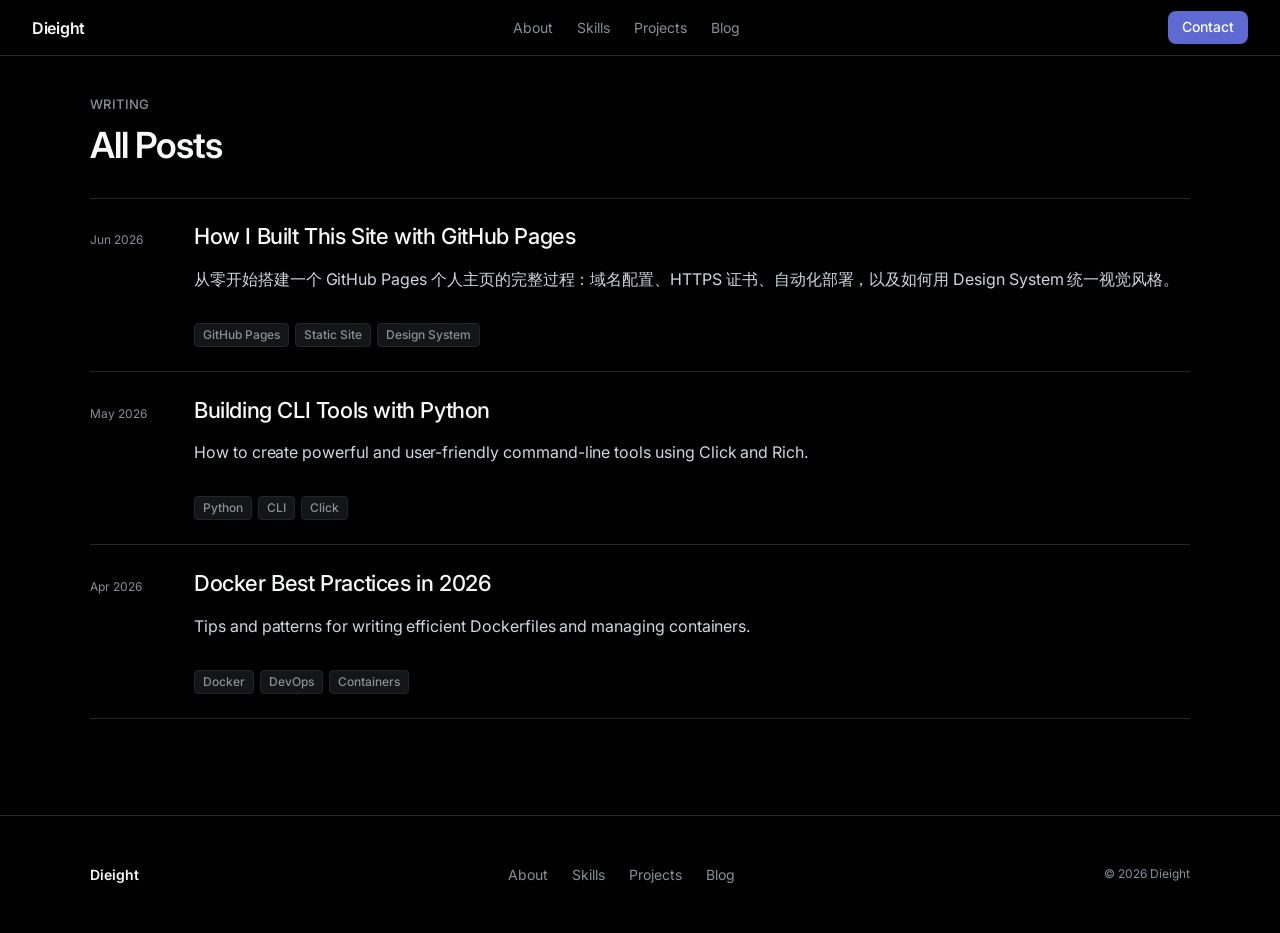
==== blog/index.html @ 37c81085 "Add blog section with sample post" ====
<!DOCTYPE html>
<html lang="zh-CN">
<head>
  <meta charset="UTF-8">
  <meta name="viewport" content="width=device-width, initial-scale=1.0">
  <title>Blog · Dieight</title>
  <link rel="stylesheet" href="../style.css">
  <link rel="preconnect" href="https://fonts.googleapis.com">
  <link href="https://fonts.googleapis.com/css2?family=Inter:wght@400;500;600&display=swap" rel="stylesheet">
</head>
<body>

  <nav class="top-nav">
    <a href="/" class="nav-brand">Dieight</a>
    <ul class="nav-links">
      <li><a href="/#about">About</a></li>
      <li><a href="/#skills">Skills</a></li>
      <li><a href="/#projects">Projects</a></li>
      <li><a href="/blog/">Blog</a></li>
    </ul>
    <a href="/#contact" class="button-primary">Contact</a>
  </nav>

  <section class="section">
    <div class="section-inner">
      <span class="eyebrow">Writing</span>
      <h1 class="display-lg">All Posts</h1>

      <div class="blog-list">
        <article class="blog-row">
          <span class="caption blog-date">Jun 2026</span>
          <div class="blog-row-content">
            <h2 class="card-title"><a href="building-github-pages.html" class="link">How I Built This Site with GitHub Pages</a></h2>
            <p class="body">从零开始搭建一个 GitHub Pages 个人主页的完整过程：域名配置、HTTPS 证书、自动化部署，以及如何用 Design System 统一视觉风格。</p>
            <div class="tags"><span>GitHub Pages</span><span>Static Site</span><span>Design System</span></div>
          </div>
        </article>

        <article class="blog-row">
          <span class="caption blog-date">May 2026</span>
          <div class="blog-row-content">
            <h2 class="card-title"><a href="#" class="link">Building CLI Tools with Python</a></h2>
            <p class="body">How to create powerful and user-friendly command-line tools using Click and Rich.</p>
            <div class="tags"><span>Python</span><span>CLI</span><span>Click</span></div>
          </div>
        </article>

        <article class="blog-row">
          <span class="caption blog-date">Apr 2026</span>
          <div class="blog-row-content">
            <h2 class="card-title"><a href="#" class="link">Docker Best Practices in 2026</a></h2>
            <p class="body">Tips and patterns for writing efficient Dockerfiles and managing containers.</p>
            <div class="tags"><span>Docker</span><span>DevOps</span><span>Containers</span></div>
          </div>
        </article>
    </div>
  </section>

  <footer class="footer">
    <div class="footer-inner">
      <a href="/" class="footer-brand">Dieight</a>
      <nav>
        <a href="/#about">About</a>
        <a href="/#skills">Skills</a>
        <a href="/#projects">Projects</a>
        <a href="/blog/">Blog</a>
      </nav>
      <span class="caption">&copy; 2026 Dieight</span>
    </div>
  </footer>
</body>
</html>
---- style.css ----
/* ===== Linear Design System ===== */
*,
*::before,
*::after {
  margin: 0;
  padding: 0;
  box-sizing: border-box;
}

:root {
  /* Surfaces */
  --canvas: #010102;
  --surface-1: #0f1011;
  --surface-2: #141516;

  /* Text */
  --ink: #f7f8f8;
  --ink-muted: #d0d6e0;
  --ink-subtle: #8a8f98;

  /* Brand */
  --primary: #5e6ad2;
  --primary-hover: #828fff;

  /* Borders */
  --hairline: #23252a;

  /* Shapes */
  --rounded-md: 8px;
  --rounded-lg: 12px;

  /* Spacing */
  --space-md: 16px;
  --space-lg: 24px;
  --space-xl: 32px;
  --space-xxl: 48px;
  --space-section: 96px;
}

html {
  scroll-behavior: smooth;
}

body {
  font-family: "Inter", -apple-system, system-ui, "Segoe UI", Roboto, sans-serif;
  background: var(--canvas);
  color: var(--ink);
  line-height: 1.5;
  -webkit-font-smoothing: antialiased;
  -moz-osx-font-smoothing: grayscale;
}

a {
  color: inherit;
  text-decoration: none;
}

img {
  max-width: 100%;
  display: block;
}

/* ===== Typography ===== */
.display-xl {
  font-size: 56px;
  font-weight: 600;
  line-height: 1.1;
  letter-spacing: -1.8px;
  color: var(--ink);
}

.display-lg {
  font-size: 36px;
  font-weight: 600;
  line-height: 1.15;
  letter-spacing: -1.0px;
}

.card-title {
  font-size: 22px;
  font-weight: 500;
  line-height: 1.25;
  letter-spacing: -0.4px;
  color: var(--ink);
}

.subhead {
  font-size: 20px;
  font-weight: 400;
  line-height: 1.4;
  letter-spacing: -0.2px;
  color: var(--ink-muted);
}

.body-lg {
  font-size: 18px;
  font-weight: 400;
  line-height: 1.5;
  letter-spacing: -0.1px;
  color: var(--ink-muted);
}

.body {
  font-size: 16px;
  font-weight: 400;
  line-height: 1.5;
  letter-spacing: -0.05px;
  color: var(--ink-muted);
}

.body-sm {
  font-size: 14px;
  font-weight: 400;
  line-height: 1.5;
}

.caption {
  font-size: 12px;
  font-weight: 400;
  line-height: 1.4;
  color: var(--ink-subtle);
}

.eyebrow {
  font-size: 13px;
  font-weight: 500;
  line-height: 1.3;
  letter-spacing: 0.4px;
  text-transform: uppercase;
  color: var(--ink-subtle);
  display: block;
  margin-bottom: 12px;
}

/* ===== Buttons ===== */
.button-primary {
  display: inline-flex;
  align-items: center;
  gap: 6px;
  background: var(--primary);
  color: #ffffff;
  font-size: 14px;
  font-weight: 500;
  line-height: 1.2;
  padding: 8px 14px;
  border-radius: var(--rounded-md);
  transition: background 0.15s ease;
  cursor: pointer;
  border: none;
  white-space: nowrap;
}

.button-primary:hover {
  background: var(--primary-hover);
}

.button-secondary {
  display: inline-flex;
  align-items: center;
  gap: 6px;
  background: var(--surface-1);
  color: var(--ink);
  font-size: 14px;
  font-weight: 500;
  line-height: 1.2;
  padding: 8px 14px;
  border-radius: var(--rounded-md);
  border: 1px solid var(--hairline);
  transition: border-color 0.15s ease, background 0.15s ease;
  cursor: pointer;
  white-space: nowrap;
}

.button-secondary:hover {
  border-color: var(--primary);
  background: var(--surface-2);
}

/* ===== Top Nav ===== */
.top-nav {
  position: fixed;
  top: 0;
  left: 0;
  right: 0;
  z-index: 100;
  display: flex;
  align-items: center;
  justify-content: space-between;
  height: 56px;
  padding: 0 var(--space-xl);
  background: var(--canvas);
  border-bottom: 1px solid var(--hairline);
}

.nav-brand {
  font-size: 16px;
  font-weight: 600;
  color: var(--ink);
  letter-spacing: -0.3px;
}

.nav-links {
  display: flex;
  gap: var(--space-lg);
  list-style: none;
  font-size: 14px;
  font-weight: 400;
  color: var(--ink-subtle);
}

.nav-links a {
  color: var(--ink-subtle);
  transition: color 0.15s ease;
}

.nav-links a:hover {
  color: var(--ink);
}

/* ===== Hero ===== */
.hero {
  padding: calc(56px + var(--space-section)) var(--space-xl) var(--space-section);
  display: flex;
  justify-content: center;
}

.hero-inner {
  max-width: 720px;
  text-align: center;
  display: flex;
  flex-direction: column;
  align-items: center;
  gap: var(--space-lg);
}

.avatar {
  width: 80px;
  height: 80px;
  border-radius: 50%;
  border: 2px solid var(--hairline);
}

.hero-text {
  display: flex;
  flex-direction: column;
  gap: var(--space-md);
}

.cursor {
  animation: blink 1s step-end infinite;
  color: var(--primary);
  font-weight: 400;
}

@keyframes blink {
  0%, 100% { opacity: 1; }
  50% { opacity: 0; }
}

.hero-actions {
  display: flex;
  gap: 12px;
  justify-content: center;
  flex-wrap: wrap;
}

/* ===== Sections ===== */
.section {
  padding: var(--space-section) var(--space-xl);
  display: flex;
  justify-content: center;
}

.section-inner {
  max-width: 1100px;
  width: 100%;
}

.display-lg {
  margin-bottom: var(--space-xl);
}

/* ===== Card Grid ===== */
.card-grid {
  display: grid;
  grid-template-columns: repeat(auto-fill, minmax(320px, 1fr));
  gap: var(--space-md);
}

/* ===== Feature Card ===== */
.feature-card {
  background: var(--surface-1);
  border: 1px solid var(--hairline);
  border-radius: var(--rounded-lg);
  padding: var(--space-lg);
  transition: border-color 0.15s ease;
}

.feature-card:hover {
  border-color: var(--hairline);
}

/* ===== Project Card ===== */
.project-card-header {
  display: flex;
  justify-content: space-between;
  align-items: center;
  margin-bottom: var(--space-md);
}

.project-link {
  color: var(--ink-subtle);
  transition: color 0.15s ease;
}

.project-link:hover {
  color: var(--primary);
}

/* ===== Tags ===== */
.tags {
  display: flex;
  gap: 6px;
  flex-wrap: wrap;
  margin-top: var(--space-md);
}

.tags span {
  font-size: 12px;
  font-weight: 500;
  color: var(--ink-subtle);
  background: var(--surface-2);
  padding: 2px 8px;
  border-radius: 4px;
  border: 1px solid var(--hairline);
}

/* ===== Links ===== */
.link {
  color: var(--ink);
  transition: color 0.15s ease;
}

.link:hover {
  color: var(--primary);
}

/* ===== Section CTA ===== */
.section-cta {
  margin-top: var(--space-xl);
  text-align: center;
}

/* ===== Contact ===== */
.contact-desc {
  margin-bottom: var(--space-lg);
  max-width: 500px;
}

/* ===== Footer ===== */
.footer {
  border-top: 1px solid var(--hairline);
  padding: var(--space-xxl) var(--space-xl);
  display: flex;
  justify-content: center;
}

.footer-inner {
  max-width: 1100px;
  width: 100%;
  display: flex;
  justify-content: space-between;
  align-items: center;
}

.footer-brand {
  font-size: 14px;
  font-weight: 600;
  color: var(--ink);
}

.footer-inner nav {
  display: flex;
  gap: var(--space-lg);
}

.footer-inner nav a {
  font-size: 14px;
  color: var(--ink-subtle);
  transition: color 0.15s ease;
}

.footer-inner nav a:hover {
  color: var(--ink);
}

/* ===== Blog List ===== */
.blog-list {
  display: flex;
  flex-direction: column;
  gap: 1px;
  border-top: 1px solid var(--hairline);
}

.blog-row {
  display: flex;
  gap: var(--space-lg);
  padding: var(--space-lg) 0;
  border-bottom: 1px solid var(--hairline);
  align-items: baseline;
}

.blog-date {
  flex-shrink: 0;
  width: 80px;
}

.blog-row-content {
  flex: 1;
  display: flex;
  flex-direction: column;
  gap: var(--space-md);
}

/* ===== Blog Post ===== */
.post {
  padding: calc(56px + var(--space-section)) var(--space-xl) var(--space-section);
  display: flex;
  flex-direction: column;
  align-items: center;
}

.post-header {
  max-width: 720px;
  width: 100%;
  margin-bottom: var(--space-xxl);
  display: flex;
  flex-direction: column;
  gap: var(--space-md);
}

.back-link {
  font-size: 14px;
  color: var(--ink-subtle);
  transition: color 0.15s ease;
}

.back-link:hover {
  color: var(--primary);
}

.display-md {
  font-size: 36px;
  font-weight: 600;
  line-height: 1.15;
  letter-spacing: -0.6px;
  color: var(--ink);
}

.post-body {
  max-width: 720px;
  width: 100%;
}

.post-section {
  margin-bottom: var(--space-xl);
}

.post-h2 {
  font-size: 22px;
  font-weight: 600;
  line-height: 1.3;
  letter-spacing: -0.3px;
  color: var(--ink);
  margin-bottom: var(--space-md);
  padding-bottom: var(--space-sm);
  border-bottom: 1px solid var(--hairline);
}

.post-body p {
  font-size: 16px;
  font-weight: 400;
  line-height: 1.75;
  letter-spacing: -0.05px;
  color: var(--ink-muted);
  margin-bottom: var(--space-md);
}

.post-body strong {
  color: var(--ink);
  font-weight: 600;
}

.post-body ul,
.post-body ol {
  margin: var(--space-md) 0 var(--space-md) var(--space-lg);
  color: var(--ink-muted);
  font-size: 16px;
  line-height: 1.75;
}

.post-body li {
  margin-bottom: var(--space-sm);
}

.post-body code {
  font-family: "SF Mono", "Menlo", "Monaco", "Consolas", monospace;
  font-size: 13px;
  background: var(--surface-1);
  padding: 2px 6px;
  border-radius: 4px;
  color: var(--primary);
  border: 1px solid var(--hairline);
}

.code-block {
  background: var(--surface-1);
  border: 1px solid var(--hairline);
  border-radius: var(--rounded-lg);
  padding: var(--space-lg);
  margin: var(--space-md) 0 var(--space-lg);
  overflow-x: auto;
}

.code-block pre {
  margin: 0;
}

.code-block code {
  font-family: "SF Mono", "Menlo", "Monaco", "Consolas", monospace;
  font-size: 13px;
  line-height: 1.6;
  background: none;
  padding: 0;
  border: none;
  border-radius: 0;
  color: var(--ink-muted);
}

.code-keyword   { color: var(--primary); }
.code-string    { color: #27a644; }
.code-comment   { color: var(--ink-subtle); font-style: italic; }
.code-attr      { color: var(--ink); }

/* ===== Responsive ===== */
@media (max-width: 768px) {
  .display-xl {
    font-size: 36px;
    letter-spacing: -1.0px;
  }

  .display-lg {
    font-size: 28px;
    letter-spacing: -0.6px;
  }

  .nav-links {
    display: none;
  }

  .section {
    padding: var(--space-xxl) var(--space-md);
  }

  .hero {
    padding: calc(56px + var(--space-xxl)) var(--space-md) var(--space-xxl);
  }

  .card-grid {
    grid-template-columns: 1fr;
  }

  .footer-inner {
    flex-direction: column;
    gap: var(--space-md);
  }

  .hero-actions {
    flex-direction: column;
    align-items: center;
  }
}
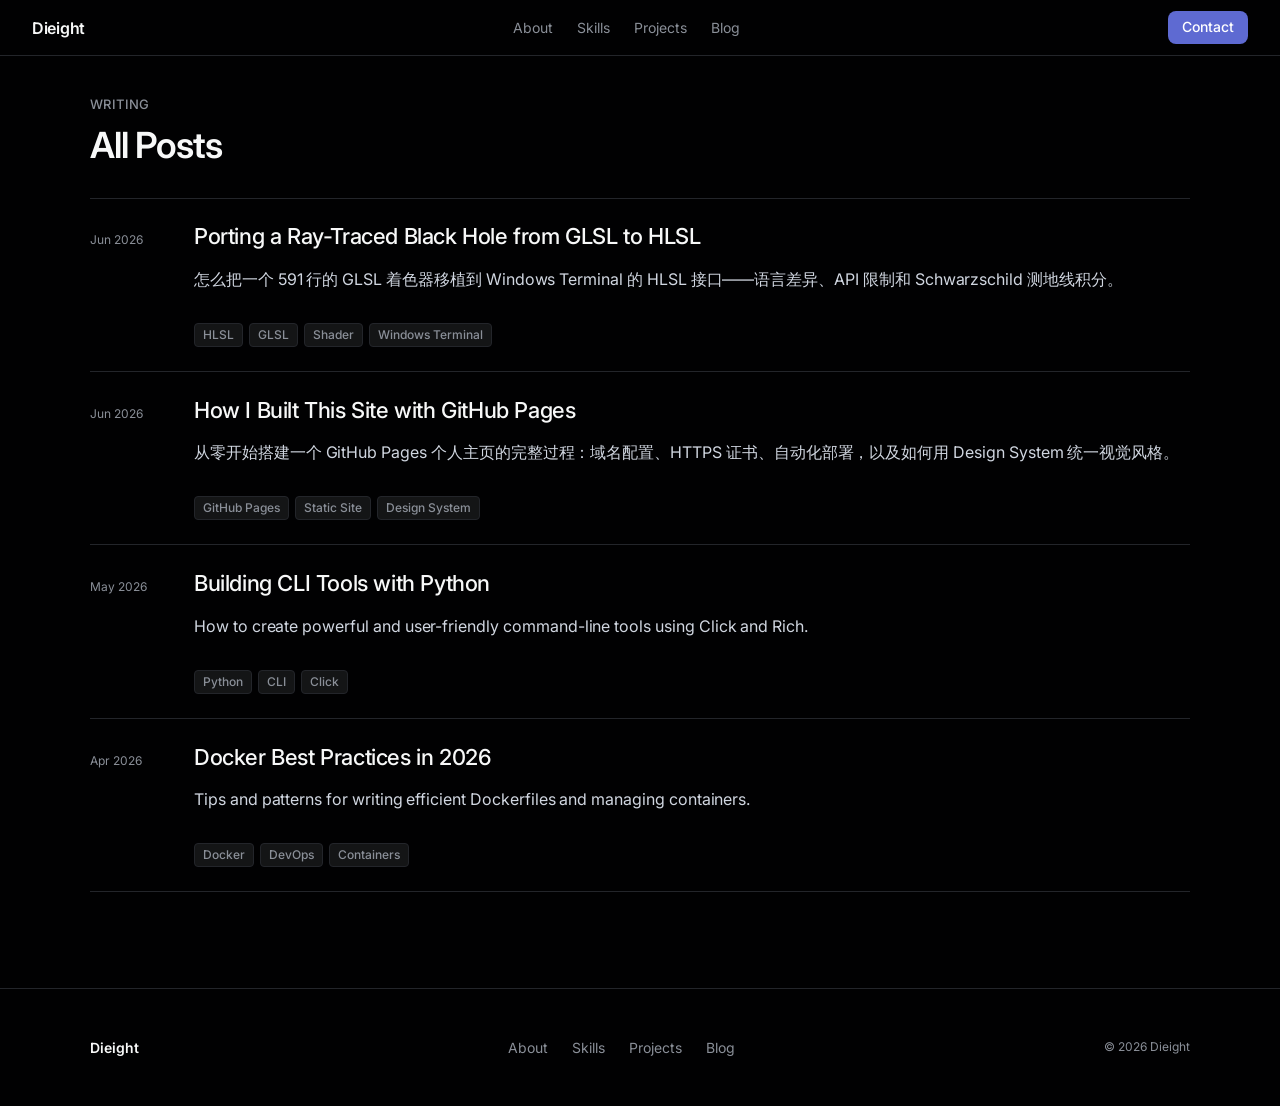
==== commit 3838e04c: "Add ghostty-blackhole project and GLSL-to-HLSL porting blog post" ====
--- a/blog/index.html
+++ b/blog/index.html
@@ -27,6 +27,15 @@
       <h1 class="display-lg">All Posts</h1>
 
       <div class="blog-list">
+        <article class="blog-row">
+          <span class="caption blog-date">Jun 2026</span>
+          <div class="blog-row-content">
+            <h2 class="card-title"><a href="porting-glsl-to-hlsl.html" class="link">Porting a Ray-Traced Black Hole from GLSL to HLSL</a></h2>
+            <p class="body">怎么把一个 591 行的 GLSL 着色器移植到 Windows Terminal 的 HLSL 接口——语言差异、API 限制和 Schwarzschild 测地线积分。</p>
+            <div class="tags"><span>HLSL</span><span>GLSL</span><span>Shader</span><span>Windows Terminal</span></div>
+          </div>
+        </article>
+
         <article class="blog-row">
           <span class="caption blog-date">Jun 2026</span>
           <div class="blog-row-content">
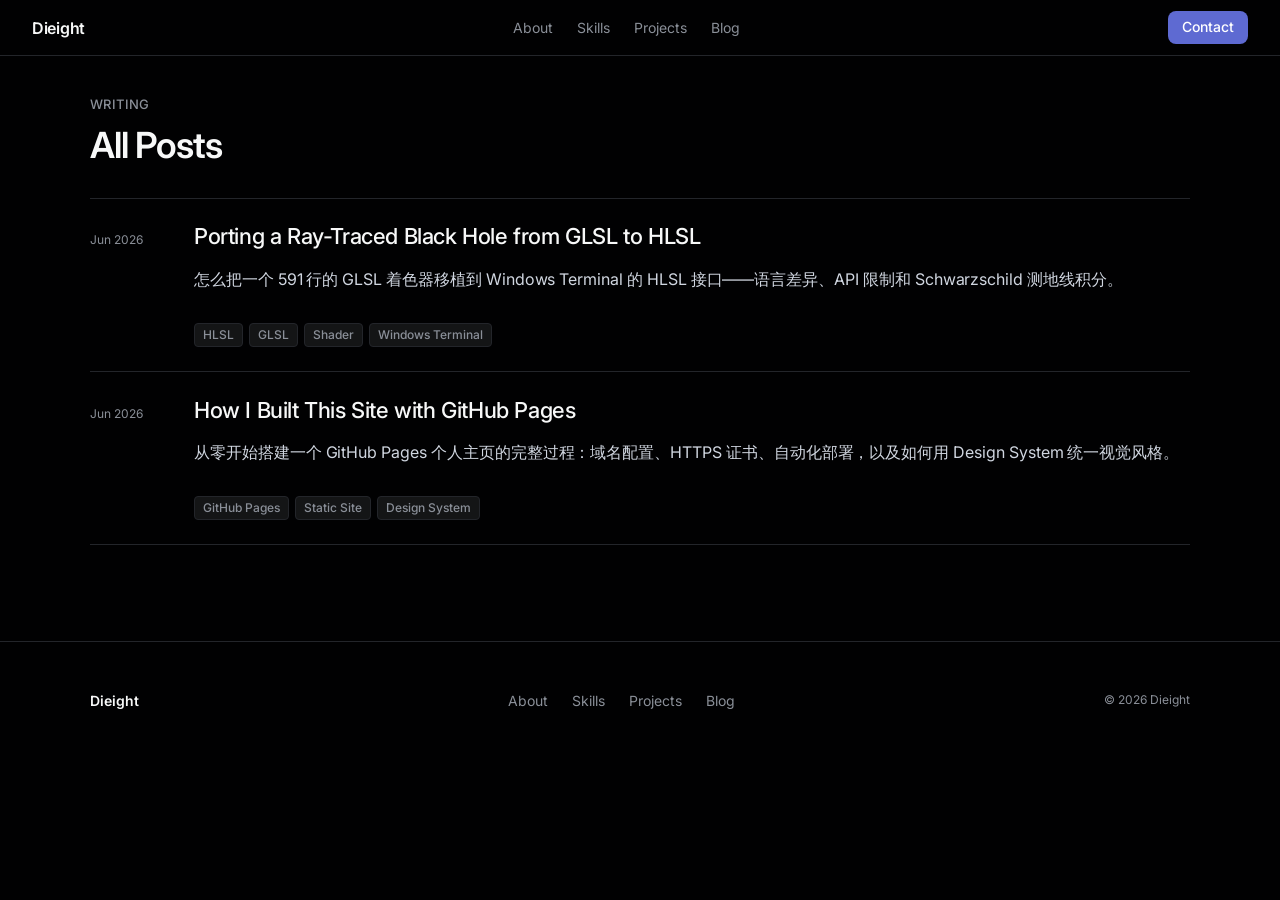
==== commit 47afe7e3: "Optimize homepage: real skills, SEO, favicon, badges, fix placeholders" ====
--- a/blog/index.html
+++ b/blog/index.html
@@ -4,6 +4,11 @@
   <meta charset="UTF-8">
   <meta name="viewport" content="width=device-width, initial-scale=1.0">
   <title>Blog · Dieight</title>
+  <meta name="description" content="Technical writing by Dieight — shaders, rendering, GitHub Pages, and software engineering.">
+  <meta property="og:title" content="Blog · Dieight">
+  <meta property="og:type" content="website">
+  <meta property="og:url" content="https://dieight.github.io/blog/">
+  <link rel="icon" type="image/svg+xml" href="../favicon.svg">
   <link rel="stylesheet" href="../style.css">
   <link rel="preconnect" href="https://fonts.googleapis.com">
   <link href="https://fonts.googleapis.com/css2?family=Inter:wght@400;500;600&display=swap" rel="stylesheet">
@@ -44,24 +49,6 @@
             <div class="tags"><span>GitHub Pages</span><span>Static Site</span><span>Design System</span></div>
           </div>
         </article>
-
-        <article class="blog-row">
-          <span class="caption blog-date">May 2026</span>
-          <div class="blog-row-content">
-            <h2 class="card-title"><a href="#" class="link">Building CLI Tools with Python</a></h2>
-            <p class="body">How to create powerful and user-friendly command-line tools using Click and Rich.</p>
-            <div class="tags"><span>Python</span><span>CLI</span><span>Click</span></div>
-          </div>
-        </article>
-
-        <article class="blog-row">
-          <span class="caption blog-date">Apr 2026</span>
-          <div class="blog-row-content">
-            <h2 class="card-title"><a href="#" class="link">Docker Best Practices in 2026</a></h2>
-            <p class="body">Tips and patterns for writing efficient Dockerfiles and managing containers.</p>
-            <div class="tags"><span>Docker</span><span>DevOps</span><span>Containers</span></div>
-          </div>
-        </article>
     </div>
   </section>
 
--- a/style.css
+++ b/style.css
@@ -293,10 +293,11 @@
   border: 1px solid var(--hairline);
   border-radius: var(--rounded-lg);
   padding: var(--space-lg);
-  transition: border-color 0.15s ease;
+  transition: border-color 0.15s ease, background 0.15s ease;
 }
 
 .feature-card:hover {
+  background: var(--surface-2);
   border-color: var(--hairline);
 }
 
@@ -315,6 +316,42 @@
 
 .project-link:hover {
   color: var(--primary);
+}
+
+.project-card-footer {
+  margin-top: var(--space-md);
+}
+
+.badge-link {
+  display: inline-flex;
+  align-items: center;
+  gap: 6px;
+  font-size: 12px;
+  font-weight: 500;
+  color: var(--ink-muted);
+  background: var(--surface-2);
+  border: 1px solid var(--hairline);
+  padding: 4px 10px;
+  border-radius: 4px;
+  transition: color 0.15s ease, border-color 0.15s ease;
+}
+
+.badge-link:hover {
+  color: var(--primary);
+  border-color: var(--primary);
+}
+
+/* ===== Badges (shields.io) ===== */
+.badges {
+  display: flex;
+  gap: 8px;
+  flex-wrap: wrap;
+  margin-top: var(--space-md);
+}
+
+.badges img {
+  height: 20px;
+  border-radius: 4px;
 }
 
 /* ===== Tags ===== */
